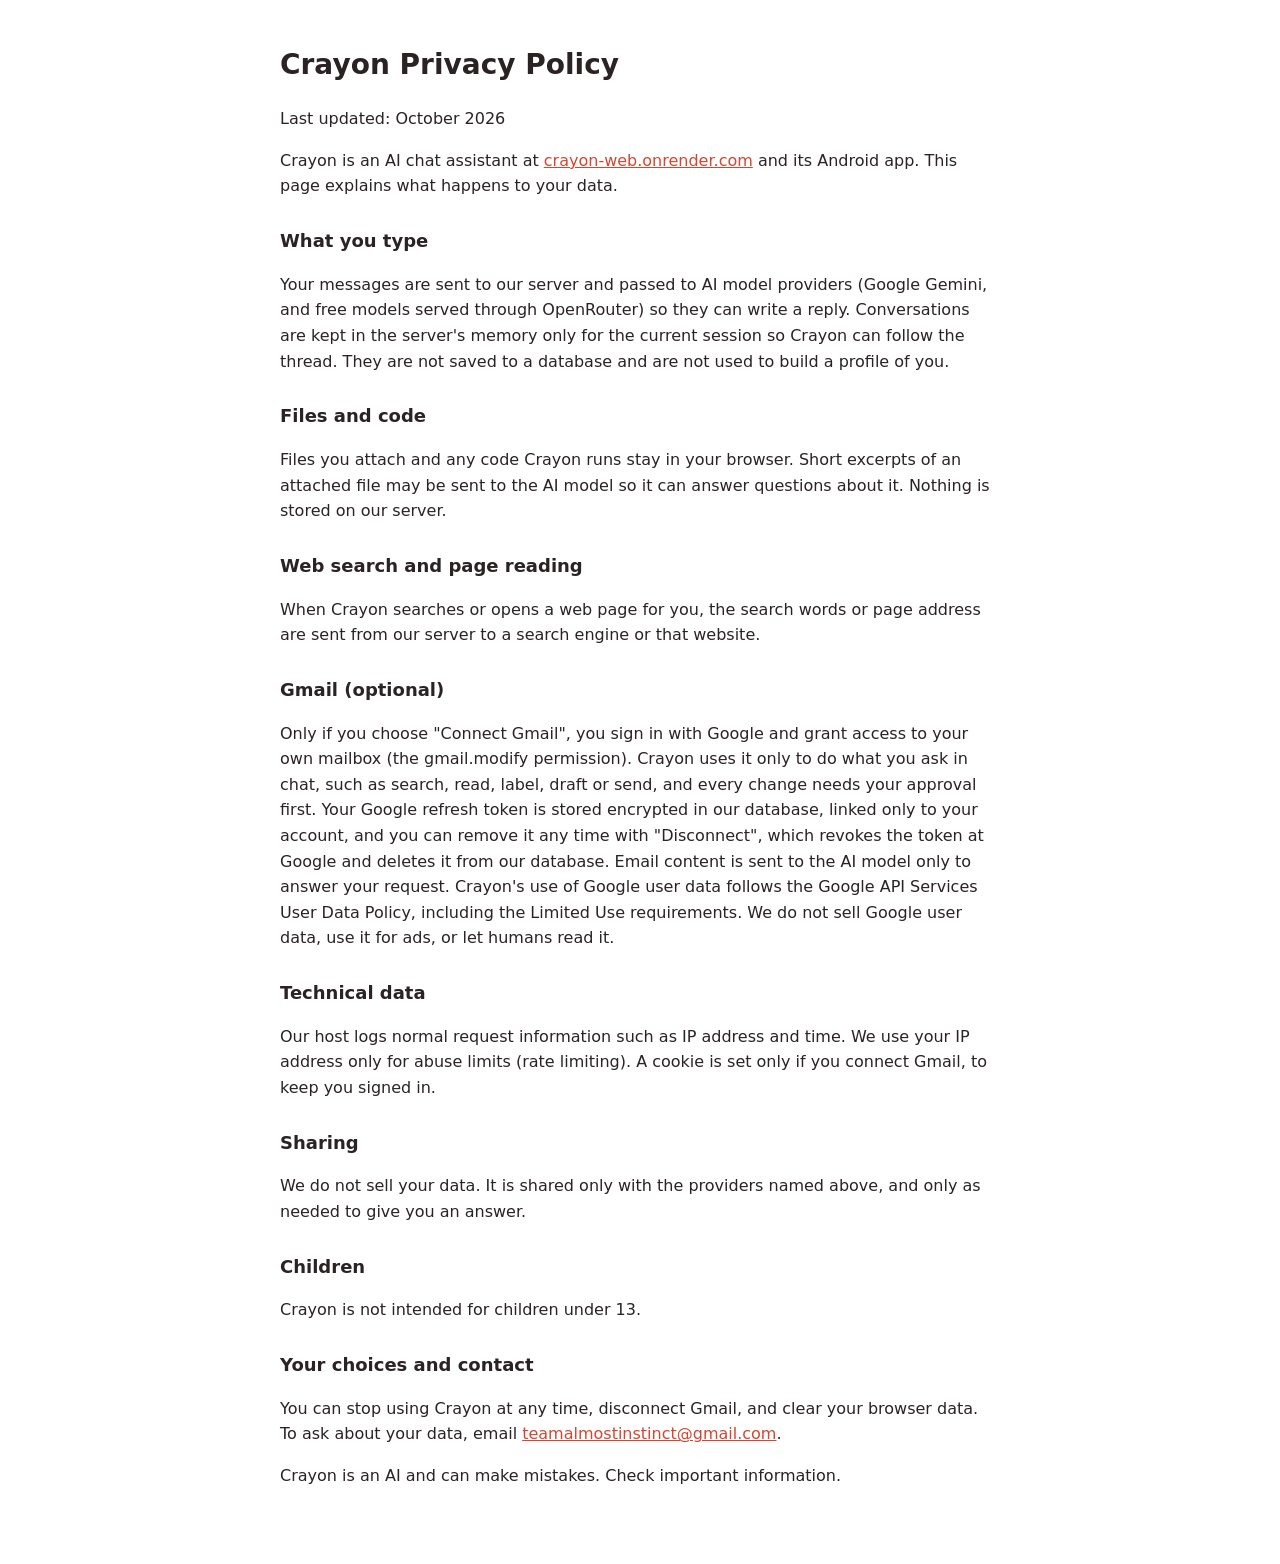
==== privacy.html @ d869c370 "Add files via upload" ====
<!doctype html><html lang="en"><head><meta charset="utf-8"><meta name="viewport" content="width=device-width,initial-scale=1"><title>Crayon - Privacy Policy</title>
<style>body{font:16px/1.6 system-ui,sans-serif;max-width:720px;margin:0 auto;padding:24px 18px 60px;color:#2b2224}h1{font-size:28px}h2{font-size:18px;margin-top:28px}a{color:#d6452f}@media(prefers-color-scheme:dark){body{background:#131112;color:#eee}a{color:#ff8a6b}}</style></head><body>
<h1>Crayon Privacy Policy</h1><p>Last updated: October 2026</p>
<p>Crayon is an AI chat assistant at <a href="https://crayon-web.onrender.com">crayon-web.onrender.com</a> and its Android app. This page explains what happens to your data.</p>
<h2>What you type</h2><p>Your messages are sent to our server and passed to AI model providers (Google Gemini, and free models served through OpenRouter) so they can write a reply. Conversations are kept in the server's memory only for the current session so Crayon can follow the thread. They are not saved to a database and are not used to build a profile of you.</p>
<h2>Files and code</h2><p>Files you attach and any code Crayon runs stay in your browser. Short excerpts of an attached file may be sent to the AI model so it can answer questions about it. Nothing is stored on our server.</p>
<h2>Web search and page reading</h2><p>When Crayon searches or opens a web page for you, the search words or page address are sent from our server to a search engine or that website.</p>
<h2>Gmail (optional)</h2><p>Only if you choose "Connect Gmail", you sign in with Google and grant access to your own mailbox (the gmail.modify permission). Crayon uses it only to do what you ask in chat, such as search, read, label, draft or send, and every change needs your approval first. Your Google refresh token is stored encrypted in our database, linked only to your account, and you can remove it any time with "Disconnect", which revokes the token at Google and deletes it from our database. Email content is sent to the AI model only to answer your request. Crayon's use of Google user data follows the Google API Services User Data Policy, including the Limited Use requirements. We do not sell Google user data, use it for ads, or let humans read it.</p>
<h2>Technical data</h2><p>Our host logs normal request information such as IP address and time. We use your IP address only for abuse limits (rate limiting). A cookie is set only if you connect Gmail, to keep you signed in.</p>
<h2>Sharing</h2><p>We do not sell your data. It is shared only with the providers named above, and only as needed to give you an answer.</p>
<h2>Children</h2><p>Crayon is not intended for children under 13.</p>
<h2>Your choices and contact</h2><p>You can stop using Crayon at any time, disconnect Gmail, and clear your browser data. To ask about your data, email <a href="mailto:teamalmostinstinct@gmail.com">teamalmostinstinct@gmail.com</a>.</p>
<p>Crayon is an AI and can make mistakes. Check important information.</p></body></html>
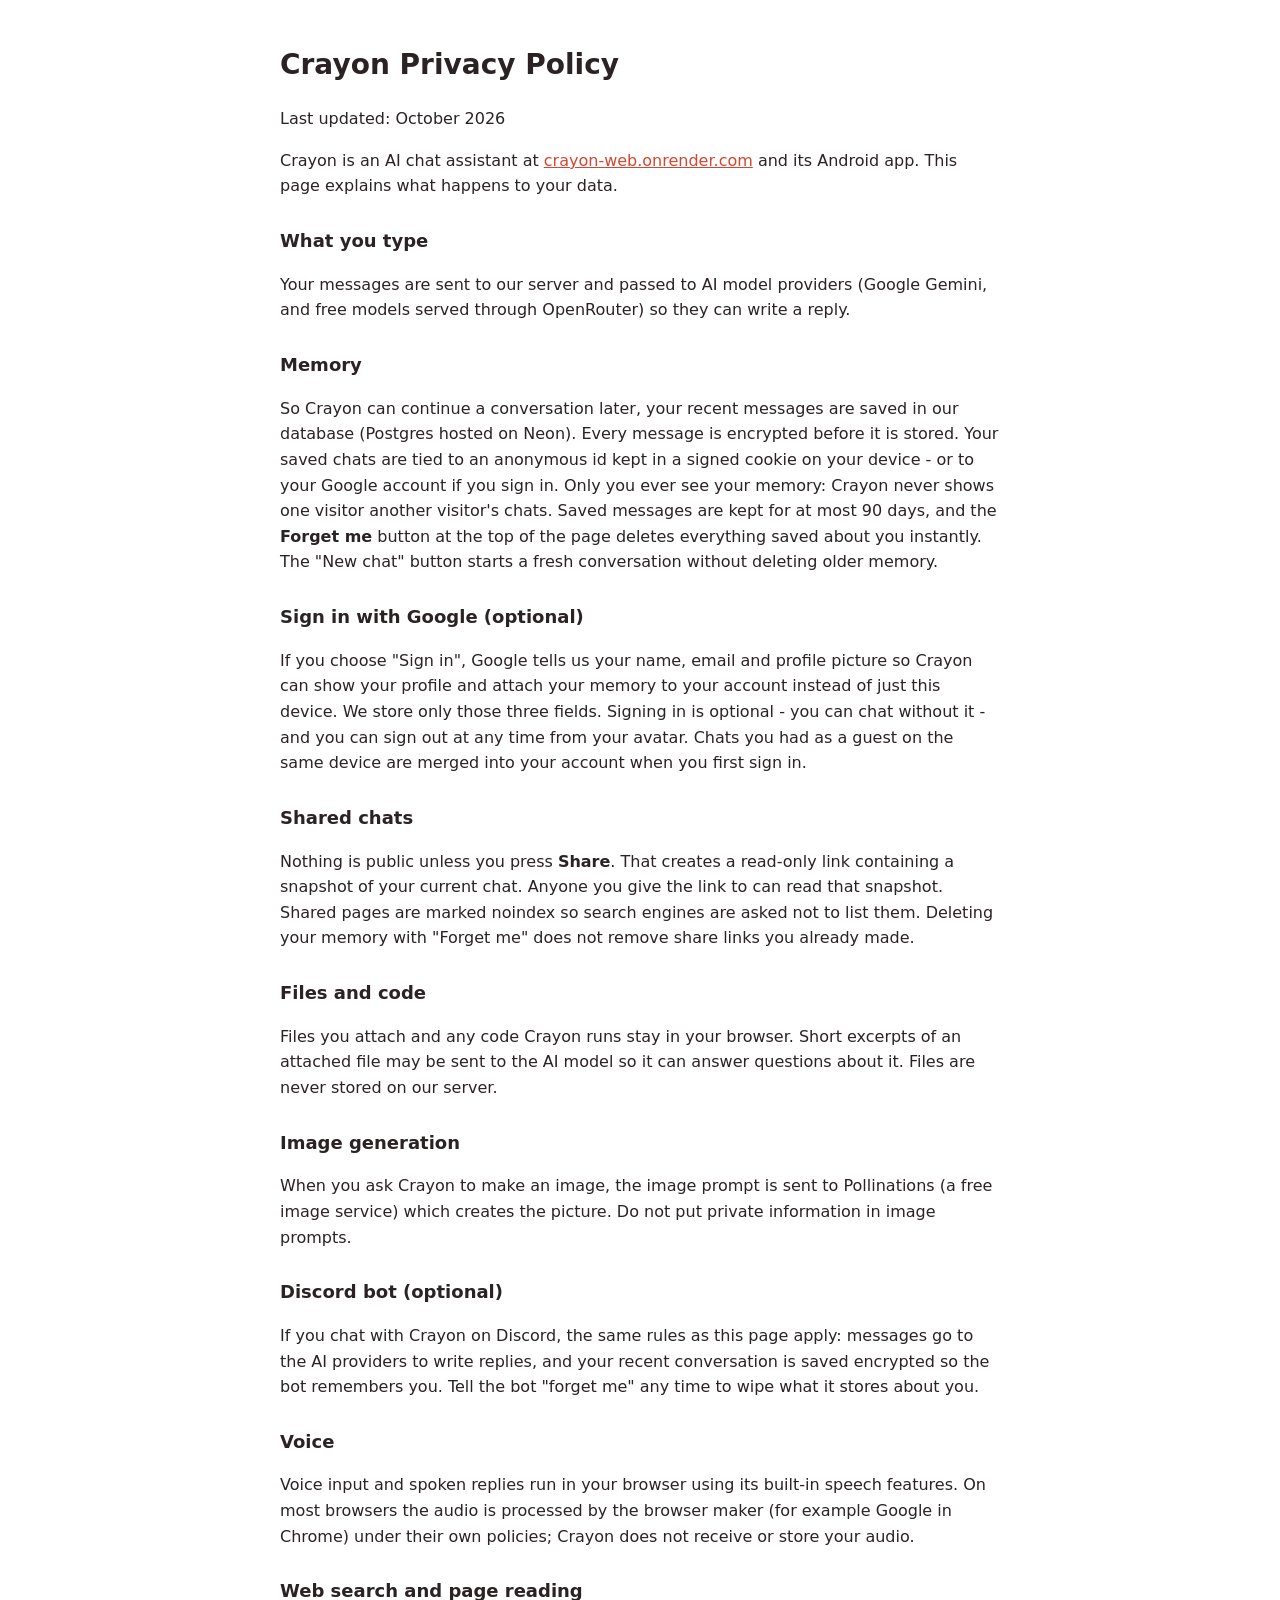
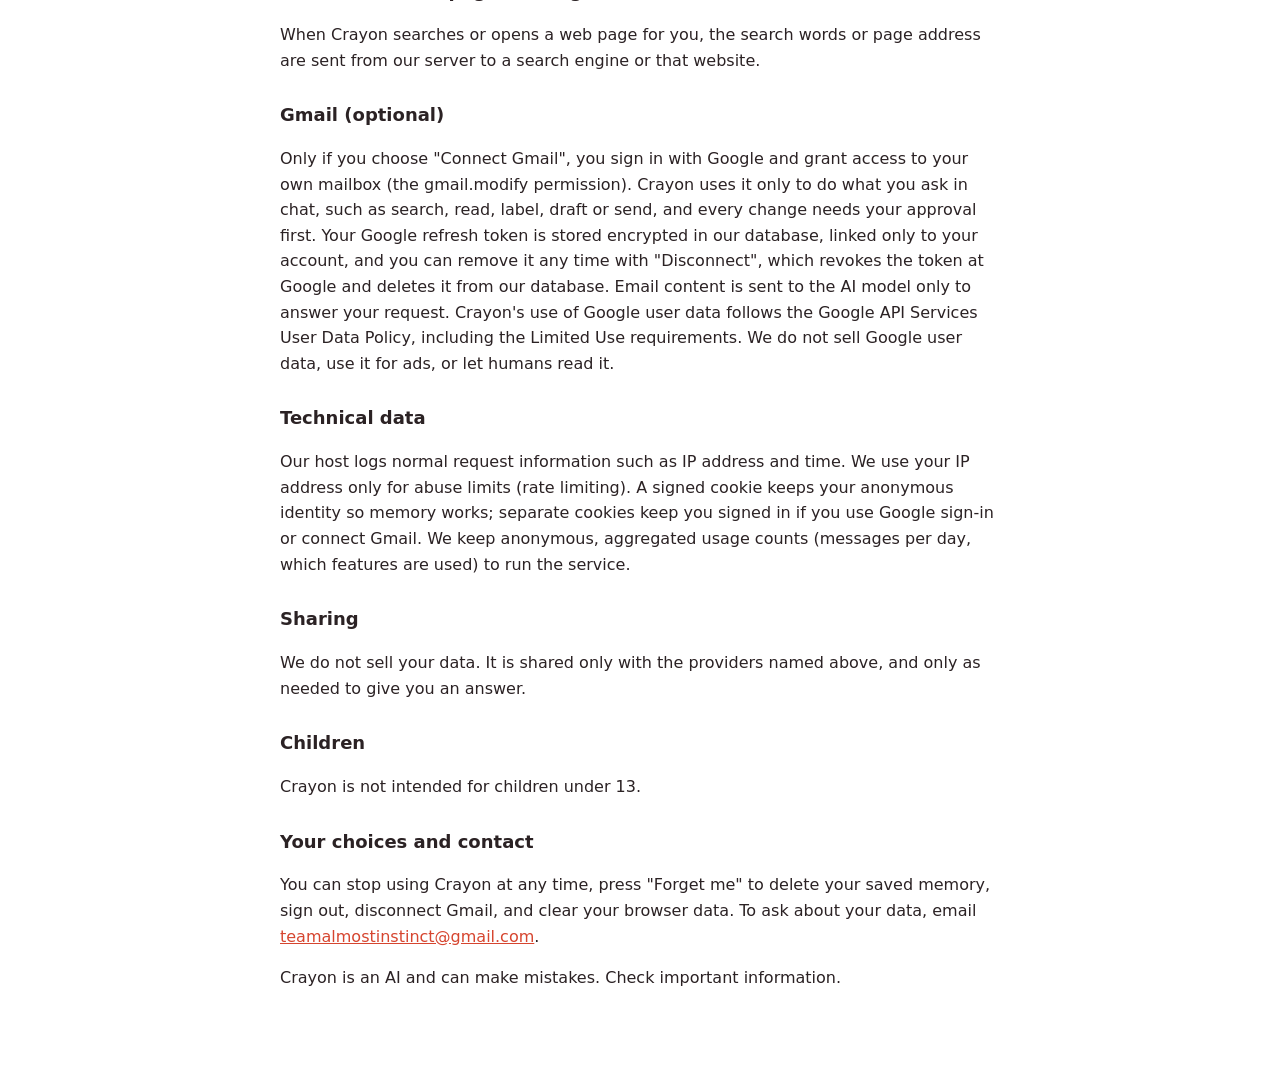
==== commit 41d52146: "Add long-term memory, Google sign-in, voice, share links, image gen, Discord bot, admin dashboard, a" ====
--- a/privacy.html
+++ b/privacy.html
@@ -2,12 +2,18 @@
 <style>body{font:16px/1.6 system-ui,sans-serif;max-width:720px;margin:0 auto;padding:24px 18px 60px;color:#2b2224}h1{font-size:28px}h2{font-size:18px;margin-top:28px}a{color:#d6452f}@media(prefers-color-scheme:dark){body{background:#131112;color:#eee}a{color:#ff8a6b}}</style></head><body>
 <h1>Crayon Privacy Policy</h1><p>Last updated: October 2026</p>
 <p>Crayon is an AI chat assistant at <a href="https://crayon-web.onrender.com">crayon-web.onrender.com</a> and its Android app. This page explains what happens to your data.</p>
-<h2>What you type</h2><p>Your messages are sent to our server and passed to AI model providers (Google Gemini, and free models served through OpenRouter) so they can write a reply. Conversations are kept in the server's memory only for the current session so Crayon can follow the thread. They are not saved to a database and are not used to build a profile of you.</p>
-<h2>Files and code</h2><p>Files you attach and any code Crayon runs stay in your browser. Short excerpts of an attached file may be sent to the AI model so it can answer questions about it. Nothing is stored on our server.</p>
+<h2>What you type</h2><p>Your messages are sent to our server and passed to AI model providers (Google Gemini, and free models served through OpenRouter) so they can write a reply.</p>
+<h2>Memory</h2><p>So Crayon can continue a conversation later, your recent messages are saved in our database (Postgres hosted on Neon). Every message is encrypted before it is stored. Your saved chats are tied to an anonymous id kept in a signed cookie on your device - or to your Google account if you sign in. Only you ever see your memory: Crayon never shows one visitor another visitor's chats. Saved messages are kept for at most 90 days, and the <b>Forget me</b> button at the top of the page deletes everything saved about you instantly. The "New chat" button starts a fresh conversation without deleting older memory.</p>
+<h2>Sign in with Google (optional)</h2><p>If you choose "Sign in", Google tells us your name, email and profile picture so Crayon can show your profile and attach your memory to your account instead of just this device. We store only those three fields. Signing in is optional - you can chat without it - and you can sign out at any time from your avatar. Chats you had as a guest on the same device are merged into your account when you first sign in.</p>
+<h2>Shared chats</h2><p>Nothing is public unless you press <b>Share</b>. That creates a read-only link containing a snapshot of your current chat. Anyone you give the link to can read that snapshot. Shared pages are marked noindex so search engines are asked not to list them. Deleting your memory with "Forget me" does not remove share links you already made.</p>
+<h2>Files and code</h2><p>Files you attach and any code Crayon runs stay in your browser. Short excerpts of an attached file may be sent to the AI model so it can answer questions about it. Files are never stored on our server.</p>
+<h2>Image generation</h2><p>When you ask Crayon to make an image, the image prompt is sent to Pollinations (a free image service) which creates the picture. Do not put private information in image prompts.</p>
+<h2>Discord bot (optional)</h2><p>If you chat with Crayon on Discord, the same rules as this page apply: messages go to the AI providers to write replies, and your recent conversation is saved encrypted so the bot remembers you. Tell the bot "forget me" any time to wipe what it stores about you.</p>
+<h2>Voice</h2><p>Voice input and spoken replies run in your browser using its built-in speech features. On most browsers the audio is processed by the browser maker (for example Google in Chrome) under their own policies; Crayon does not receive or store your audio.</p>
 <h2>Web search and page reading</h2><p>When Crayon searches or opens a web page for you, the search words or page address are sent from our server to a search engine or that website.</p>
 <h2>Gmail (optional)</h2><p>Only if you choose "Connect Gmail", you sign in with Google and grant access to your own mailbox (the gmail.modify permission). Crayon uses it only to do what you ask in chat, such as search, read, label, draft or send, and every change needs your approval first. Your Google refresh token is stored encrypted in our database, linked only to your account, and you can remove it any time with "Disconnect", which revokes the token at Google and deletes it from our database. Email content is sent to the AI model only to answer your request. Crayon's use of Google user data follows the Google API Services User Data Policy, including the Limited Use requirements. We do not sell Google user data, use it for ads, or let humans read it.</p>
-<h2>Technical data</h2><p>Our host logs normal request information such as IP address and time. We use your IP address only for abuse limits (rate limiting). A cookie is set only if you connect Gmail, to keep you signed in.</p>
+<h2>Technical data</h2><p>Our host logs normal request information such as IP address and time. We use your IP address only for abuse limits (rate limiting). A signed cookie keeps your anonymous identity so memory works; separate cookies keep you signed in if you use Google sign-in or connect Gmail. We keep anonymous, aggregated usage counts (messages per day, which features are used) to run the service.</p>
 <h2>Sharing</h2><p>We do not sell your data. It is shared only with the providers named above, and only as needed to give you an answer.</p>
 <h2>Children</h2><p>Crayon is not intended for children under 13.</p>
-<h2>Your choices and contact</h2><p>You can stop using Crayon at any time, disconnect Gmail, and clear your browser data. To ask about your data, email <a href="mailto:teamalmostinstinct@gmail.com">teamalmostinstinct@gmail.com</a>.</p>
+<h2>Your choices and contact</h2><p>You can stop using Crayon at any time, press "Forget me" to delete your saved memory, sign out, disconnect Gmail, and clear your browser data. To ask about your data, email <a href="mailto:teamalmostinstinct@gmail.com">teamalmostinstinct@gmail.com</a>.</p>
 <p>Crayon is an AI and can make mistakes. Check important information.</p></body></html>
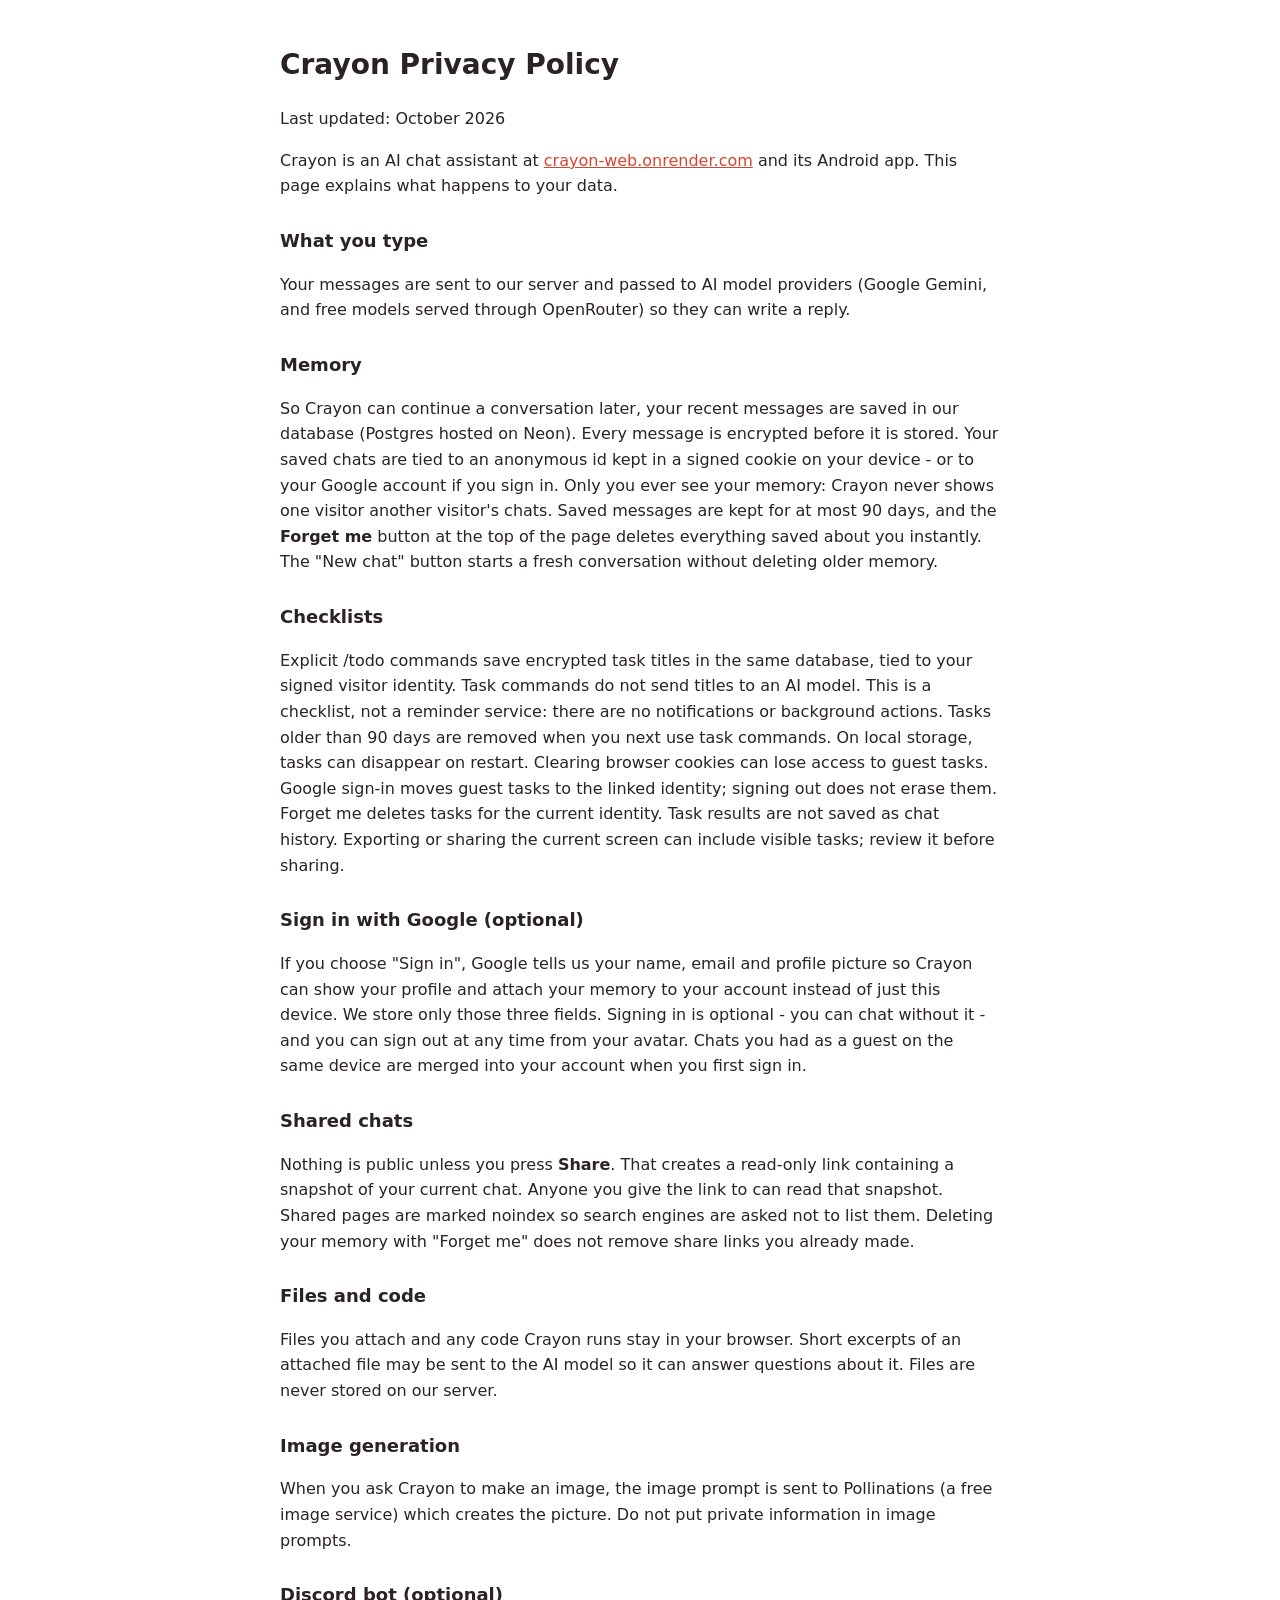
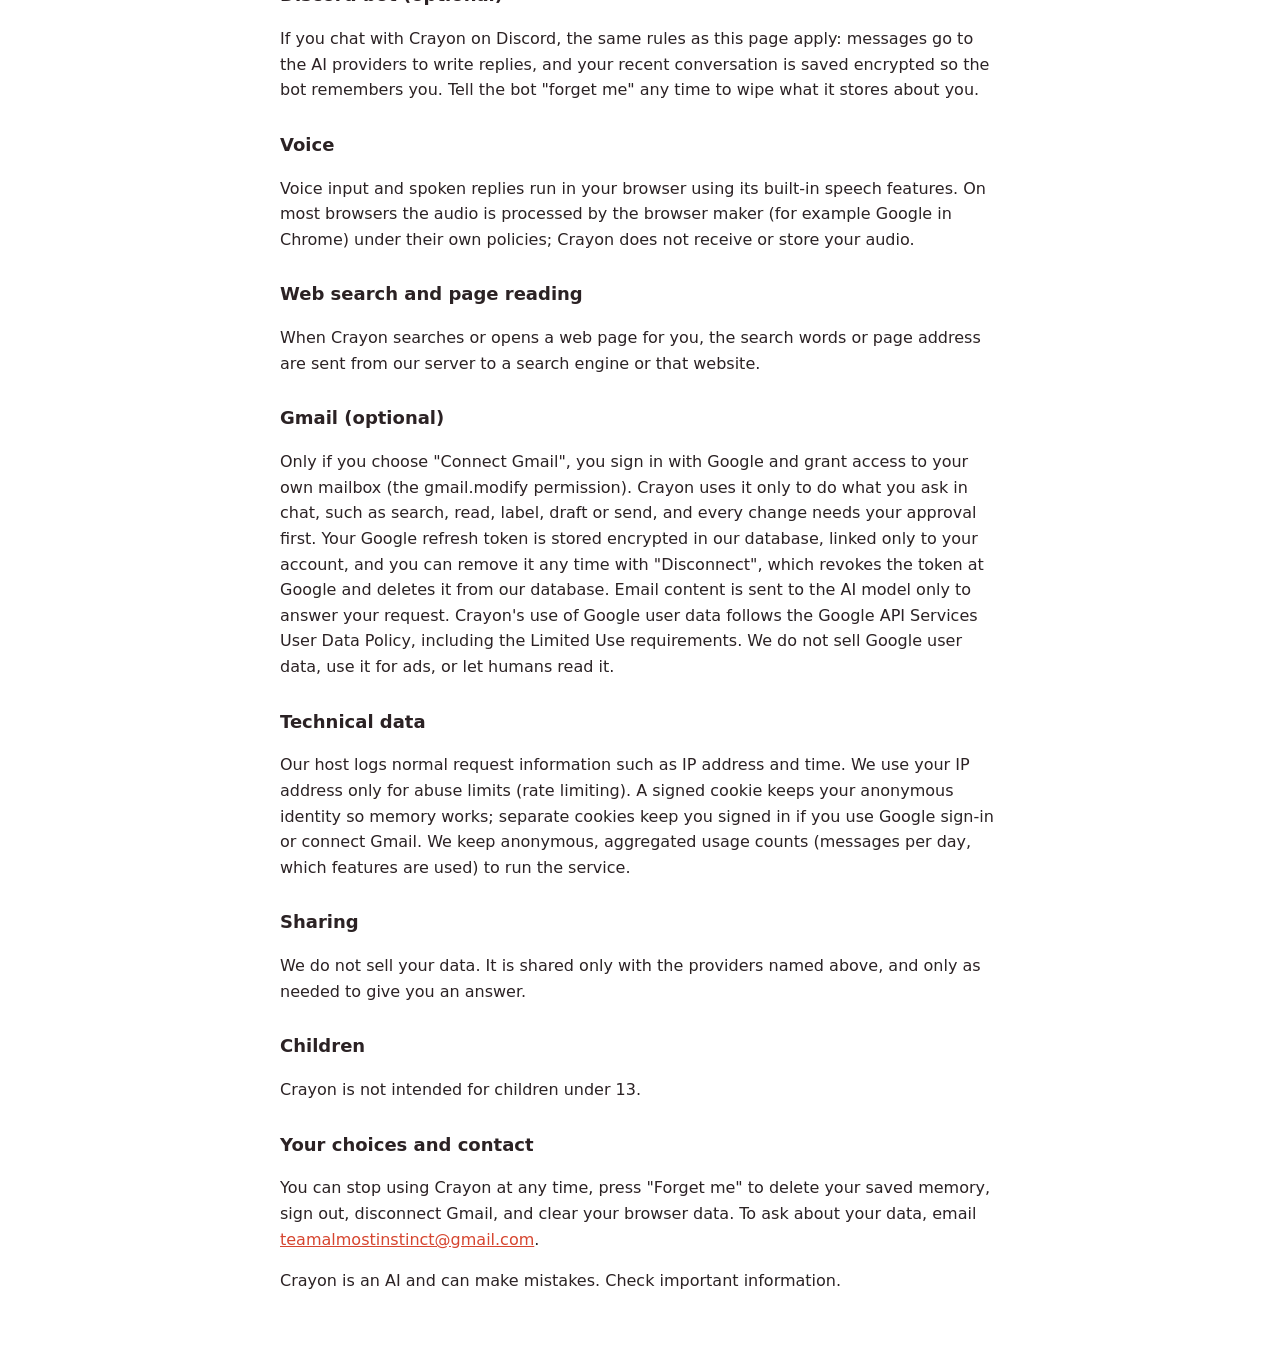
==== commit c7dd6d58: "Add explicit encrypted personal checklist commands" ====
--- a/privacy.html
+++ b/privacy.html
@@ -4,6 +4,7 @@
 <p>Crayon is an AI chat assistant at <a href="https://crayon-web.onrender.com">crayon-web.onrender.com</a> and its Android app. This page explains what happens to your data.</p>
 <h2>What you type</h2><p>Your messages are sent to our server and passed to AI model providers (Google Gemini, and free models served through OpenRouter) so they can write a reply.</p>
 <h2>Memory</h2><p>So Crayon can continue a conversation later, your recent messages are saved in our database (Postgres hosted on Neon). Every message is encrypted before it is stored. Your saved chats are tied to an anonymous id kept in a signed cookie on your device - or to your Google account if you sign in. Only you ever see your memory: Crayon never shows one visitor another visitor's chats. Saved messages are kept for at most 90 days, and the <b>Forget me</b> button at the top of the page deletes everything saved about you instantly. The "New chat" button starts a fresh conversation without deleting older memory.</p>
+<h2>Checklists</h2><p>Explicit /todo commands save encrypted task titles in the same database, tied to your signed visitor identity. Task commands do not send titles to an AI model. This is a checklist, not a reminder service: there are no notifications or background actions. Tasks older than 90 days are removed when you next use task commands. On local storage, tasks can disappear on restart. Clearing browser cookies can lose access to guest tasks. Google sign-in moves guest tasks to the linked identity; signing out does not erase them. Forget me deletes tasks for the current identity. Task results are not saved as chat history. Exporting or sharing the current screen can include visible tasks; review it before sharing.</p>
 <h2>Sign in with Google (optional)</h2><p>If you choose "Sign in", Google tells us your name, email and profile picture so Crayon can show your profile and attach your memory to your account instead of just this device. We store only those three fields. Signing in is optional - you can chat without it - and you can sign out at any time from your avatar. Chats you had as a guest on the same device are merged into your account when you first sign in.</p>
 <h2>Shared chats</h2><p>Nothing is public unless you press <b>Share</b>. That creates a read-only link containing a snapshot of your current chat. Anyone you give the link to can read that snapshot. Shared pages are marked noindex so search engines are asked not to list them. Deleting your memory with "Forget me" does not remove share links you already made.</p>
 <h2>Files and code</h2><p>Files you attach and any code Crayon runs stay in your browser. Short excerpts of an attached file may be sent to the AI model so it can answer questions about it. Files are never stored on our server.</p>
